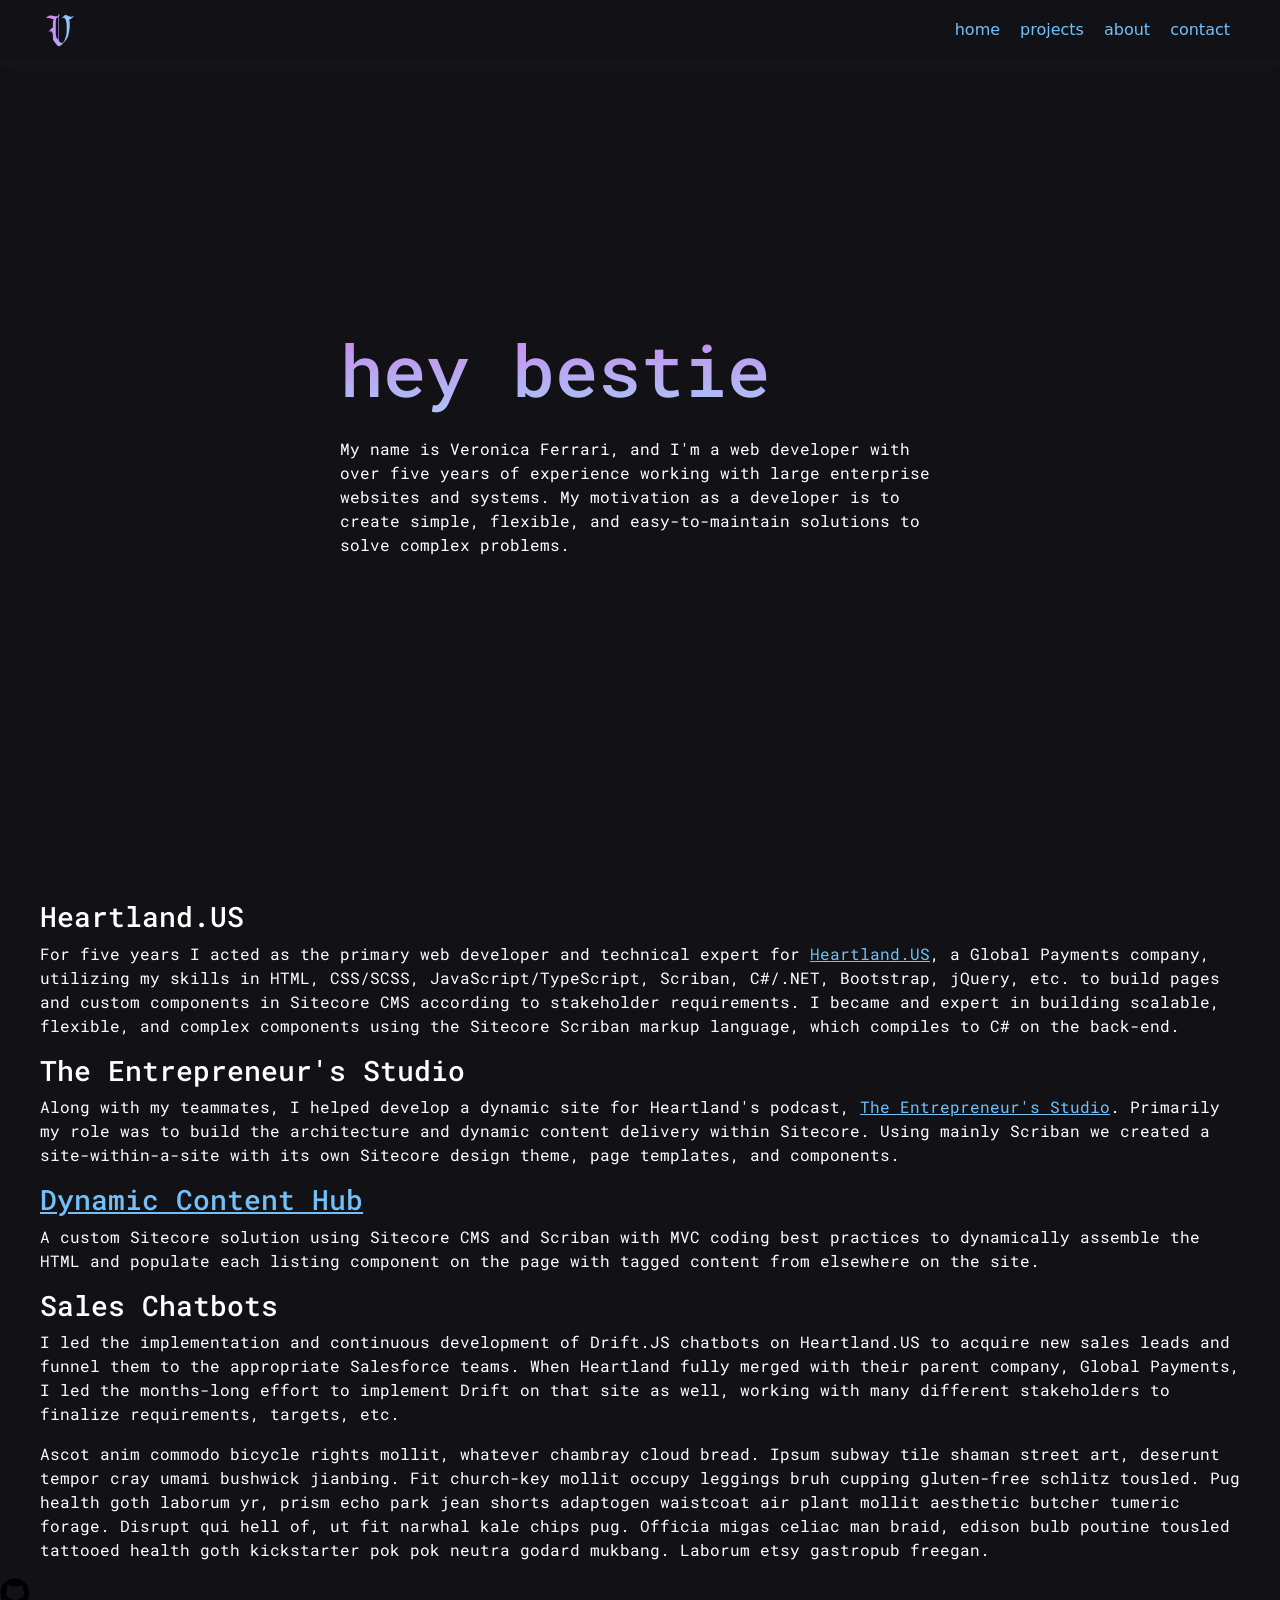
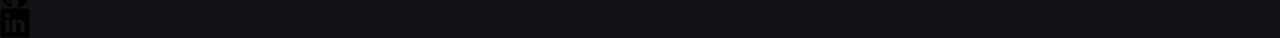
==== index.html @ c535cf1b "colors and styles" ====
<!DOCTYPE html>
<html>
  <head>
    <!-- metadata -->
    <title>Veronica Ferrari, Web Developer</title>
    <link rel="icon" type="image/svg+xml" href="./assets/logo.svg" />

    <!-- fonts -->
    <link rel="preconnect" href="https://fonts.googleapis.com" />
    <link rel="preconnect" href="https://fonts.gstatic.com" crossorigin />
    <link
      href="https://fonts.googleapis.com/css2?family=Roboto+Mono:ital,wght@0,100..700;1,100..700&display=swap"
      rel="stylesheet"
    />

    <!-- main assets -->
    <link href="./css/reset.css" rel="stylesheet" />
    <link
      href="https://cdn.jsdelivr.net/npm/bootstrap@5.3.8/dist/css/bootstrap.min.css"
      rel="stylesheet"
      integrity="sha384-sRIl4kxILFvY47J16cr9ZwB07vP4J8+LH7qKQnuqkuIAvNWLzeN8tE5YBujZqJLB"
      crossorigin="anonymous"
    />
    <link href="./css/main.css" rel="stylesheet" />
  </head>
  <body>
    <header>
      <nav class="justify-items-between align-items-center">
        <div class="col-2 logo">
          <img
            src="./assets/logo.svg"
            width="40"
            height="40"
            alt="gothic-stylized capital letter 'V' with a soft pink-to-blue color gradient"
          />
        </div>
        <div class="nav-menu col-10 justify-content-end">
          <a href="#home" class="jump-link">home</a>
          <a href="#projects" class="jump-link">projects</a>
          <a href="#about" class="jump-link">about</a>
          <a href="#contact" class="jump-link">contact</a>
        </div>
      </nav>
    </header>

    <div class="content-wrapper">
      <section id="home" class="justify-content-center align-items-center">
        <div class="col-6 pr-4">
          <h1 class="pb-3 text-gradient">hey bestie</h1>
          <p>
            My name is Veronica Ferrari, and I'm a web developer with over five
            years of experience working with large enterprise websites and
            systems. My motivation as a developer is to create simple, flexible,
            and easy-to-maintain solutions to solve complex problems.
          </p>
        </div>
      </section>

      <section id="projects">
        <div>
          <img src="" />
        </div>
        <div>
          <h3>Heartland.US</h3>
          <p>
            For five years I acted as the primary web developer and technical
            expert for <a href="https://www.Heartland.US">Heartland.US</a>, a
            Global Payments company, utilizing my skills in HTML, CSS/SCSS,
            JavaScript/TypeScript, Scriban, C#/.NET, Bootstrap, jQuery, etc. to
            build pages and custom components in Sitecore CMS according to
            stakeholder requirements. I became and expert in building scalable,
            flexible, and complex components using the Sitecore Scriban markup
            language, which compiles to C# on the back-end.
          </p>
        </div>
        <div>
          <img src="" />
        </div>
        <div>
          <h3>The Entrepreneur's Studio</h3>
          <p>
            Along with my teammates, I helped develop a dynamic site for
            Heartland's podcast,
            <a href="https://www.heartland.us/resources/entrepreneurs-studio"
              >The Entrepreneur's Studio</a
            >. Primarily my role was to build the architecture and dynamic
            content delivery within Sitecore. Using mainly Scriban we created a
            site-within-a-site with its own Sitecore design theme, page
            templates, and components.
          </p>
        </div>
        <div>
          <img src="" />
        </div>
        <div>
          <h3>
            <a href="https://www.heartland.us/resources/entrepreneurs-studio"
              >Dynamic Content Hub</a
            >
          </h3>
          <p>
            A custom Sitecore solution using Sitecore CMS and Scriban with MVC
            coding best practices to dynamically assemble the HTML and populate
            each listing component on the page with tagged content from
            elsewhere on the site.
          </p>
        </div>
        <div>
          <img src="" />
        </div>
        <div>
          <h3>Sales Chatbots</h3>
          <p>
            I led the implementation and continuous development of Drift.JS
            chatbots on Heartland.US to acquire new sales leads and funnel them
            to the appropriate Salesforce teams. When Heartland fully merged
            with their parent company, Global Payments, I led the months-long
            effort to implement Drift on that site as well, working with many
            different stakeholders to finalize requirements, targets, etc.
          </p>
        </div>
      </section>

      <section id="about">
        <div>
          <img src="" />
        </div>
        <div>
          <p>
            Ascot anim commodo bicycle rights mollit, whatever chambray cloud
            bread. Ipsum subway tile shaman street art, deserunt tempor cray
            umami bushwick jianbing. Fit church-key mollit occupy leggings bruh
            cupping gluten-free schlitz tousled. Pug health goth laborum yr,
            prism echo park jean shorts adaptogen waistcoat air plant mollit
            aesthetic butcher tumeric forage. Disrupt qui hell of, ut fit
            narwhal kale chips pug. Officia migas celiac man braid, edison bulb
            poutine tousled tattooed health goth kickstarter pok pok neutra
            godard mukbang. Laborum etsy gastropub freegan.
          </p>
        </div>
      </section>
    </div>
  </body>
  <footer id="contact">
    <a href="https://github.com/voenyx" class="social-icon">
      <svg
        version="1.1"
        id="Layer_1"
        xmlns="http://www.w3.org/2000/svg"
        xmlns:xlink="http://www.w3.org/1999/xlink"
        x="0px"
        y="0px"
        viewBox="0 0 25 25"
        style="enable-background: new 0 0 25 25"
        xml:space="preserve"
      >
        <path
          d="M12.3,0.5C5.6,0.5,0.5,5.7,0.5,12.6c0,5.5,3.4,10.2,8.2,11.9c0.6,0.1,0.8-0.3,0.8-0.6c0-0.3,0-2,0-3c0,0-3.4,0.7-4.1-1.5
	c0,0-0.6-1.4-1.3-1.8c0,0-1.1-0.8,0.1-0.8c0,0,1.2,0.1,1.9,1.3c1.1,1.9,2.8,1.4,3.5,1c0.1-0.8,0.4-1.3,0.8-1.7
	c-2.7-0.3-5.4-0.7-5.4-5.5c0-1.4,0.4-2,1.1-2.9C5.9,8.7,5.5,7.4,6.2,5.6C7.2,5.3,9.5,7,9.5,7c1-0.3,2-0.4,3-0.4s2.1,0.1,3,0.4
	c0,0,2.3-1.7,3.3-1.3c0.7,1.7,0.3,3,0.1,3.4c0.8,0.9,1.2,1.6,1.2,2.9c0,4.8-2.9,5.2-5.6,5.5c0.4,0.4,0.8,1.1,0.8,2.3
	c0,1.7,0,3.7,0,4.1c0,0.3,0.2,0.7,0.8,0.6c4.8-1.6,8.1-6.4,8.1-11.9C24.5,5.7,19.1,0.5,12.3,0.5z"
        />
      </svg>
    </a>
    <a href="www.linkedin.com/in/vnyx" class="social-icon">
      <svg
        version="1.1"
        id="Layer_1"
        xmlns="http://www.w3.org/2000/svg"
        xmlns:xlink="http://www.w3.org/1999/xlink"
        x="0px"
        y="0px"
        viewBox="0 0 25 25"
        style="enable-background: new 0 0 25 25"
        xml:space="preserve"
      >
        <path
          d="M22.6,0.5h-20c-1.1,0-2.1,0.8-2.1,1.9v20.1c0,1.1,1,2.1,2.1,2.1h20c1.1,0,1.9-1,1.9-2.1V2.4C24.5,1.3,23.7,0.5,22.6,0.5z
	 M7.9,20.5H4.5V9.8h3.4V20.5z M6.3,8.2L6.3,8.2c-1.1,0-1.8-0.8-1.8-1.8c0-1,0.7-1.8,1.9-1.8s1.8,0.8,1.8,1.8
	C8.2,7.4,7.5,8.2,6.3,8.2L6.3,8.2z M20.5,20.5h-3.4v-5.8c0-1.4-0.5-2.4-1.7-2.4c-1,0-1.5,0.6-1.8,1.3c-0.1,0.2-0.1,0.5-0.1,0.8v6.1
	H10V9.8h3.4v1.5c0.5-0.7,1.3-1.7,3.1-1.7c2.3,0,4,1.5,4,4.7L20.5,20.5z"
        />
      </svg>
    </a>
  </footer>
</html>
---- css/main.css ----
@import './reset.css';

html,
body,
header {
  background-color: rgb(18, 18, 22);
}

p,
h1,
h2,
h3,
h4,
h5,
h6 {
  font-family: 'Roboto Mono', monospace;
  color: white;
}

h1 {
  font-size: 4.5rem;
}

.text-gradient {
  background: linear-gradient(179deg, #cb85ea, #a2d5fb);
  -webkit-background-clip: text;
  background-clip: text;
  color: transparent;
}

section,
nav,
.nav-menu {
  display: flex;
  flex-wrap: wrap;
}

header {
  width: 100%;
  padding: 10px 0;
  position: fixed;
  top: 0;
  box-shadow: rgba(83, 37, 89, 0.08) 0px 8px 8px 0;
}

/* header,
.content-wrapper {
  background-color: rgb(18, 18, 22);
} */

nav,
.content-wrapper {
  padding: 0 40px;
  max-width: 1300px;
  margin: auto;
}

/* spacing */
#home {
  height: 100dvh;
}

/* text */

/* links */

.nav-menu a {
  padding: 0 10px;
}

a {
  color: #73c0f9;
}

a:hover {
  color: #cb85ea;
}

.jump-link {
  display: block;
  text-decoration: none;
}

.social-icon svg {
  max-width: 30px;
}
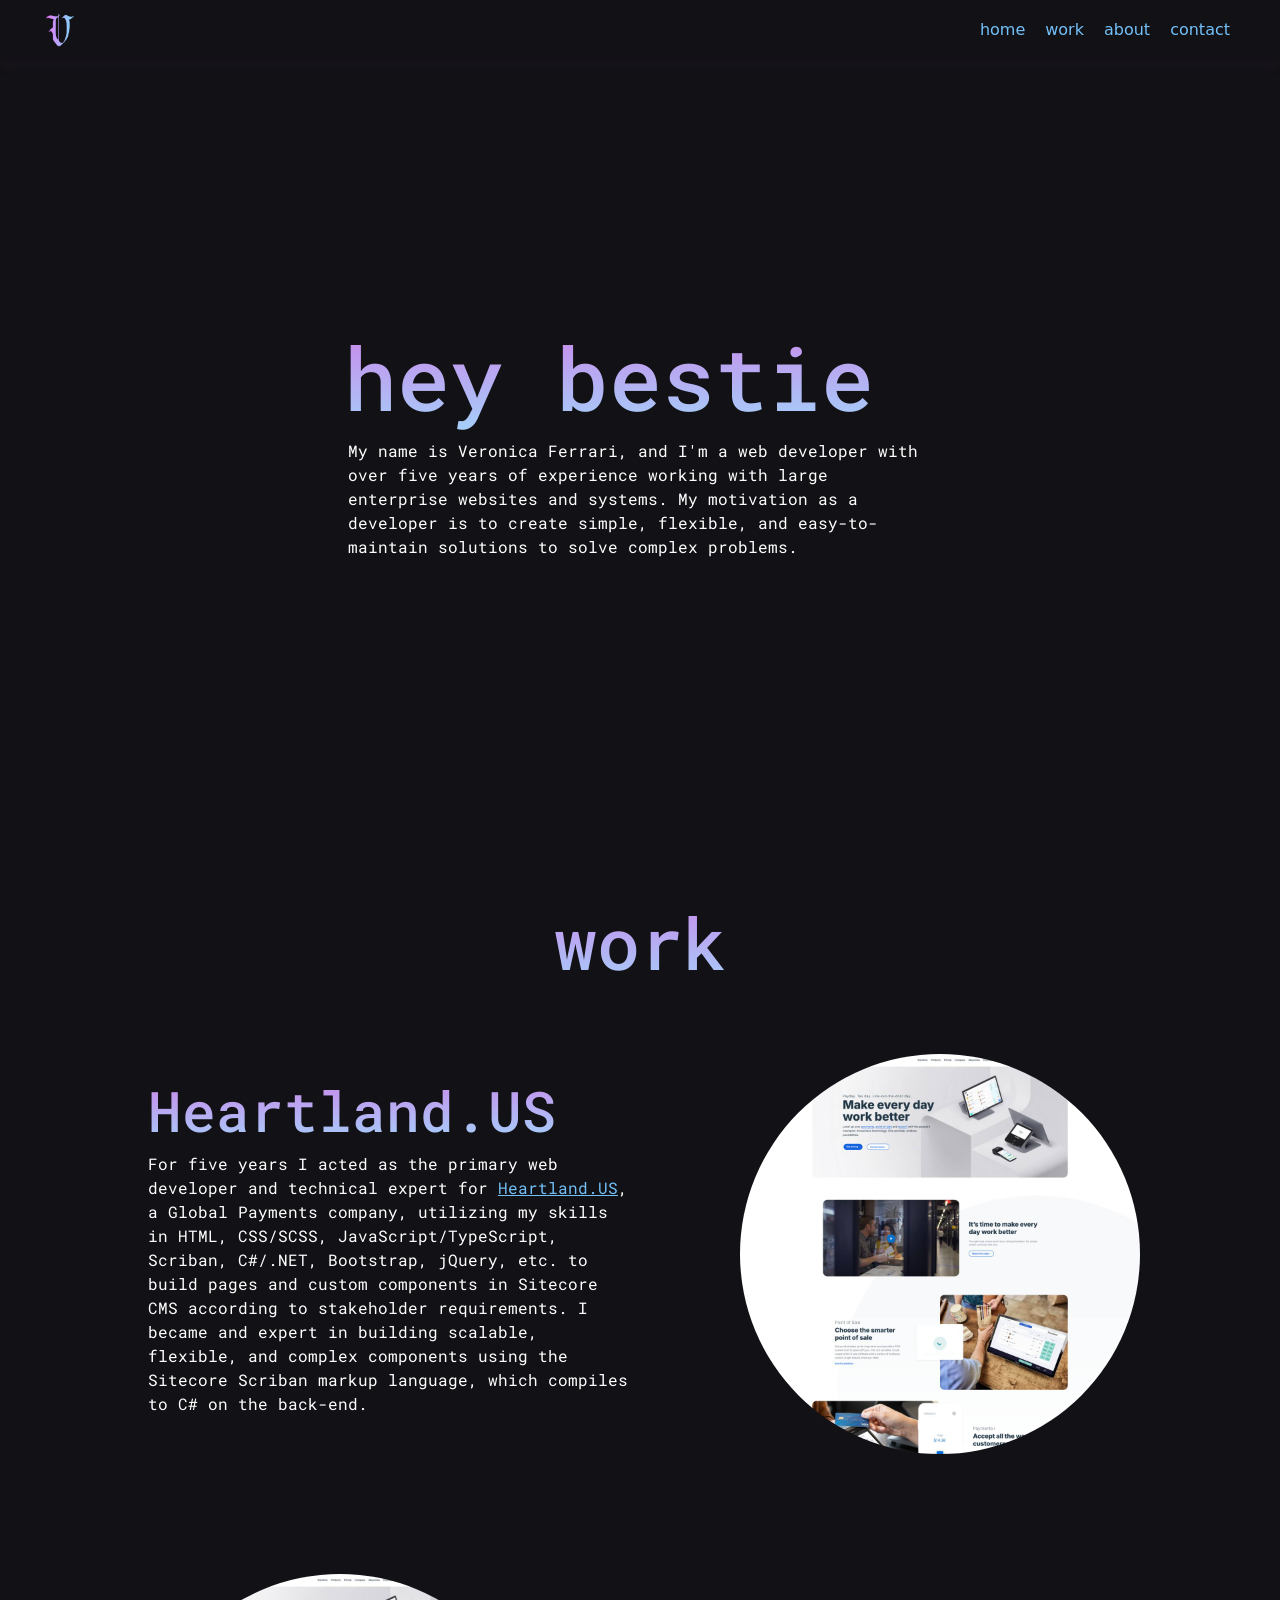
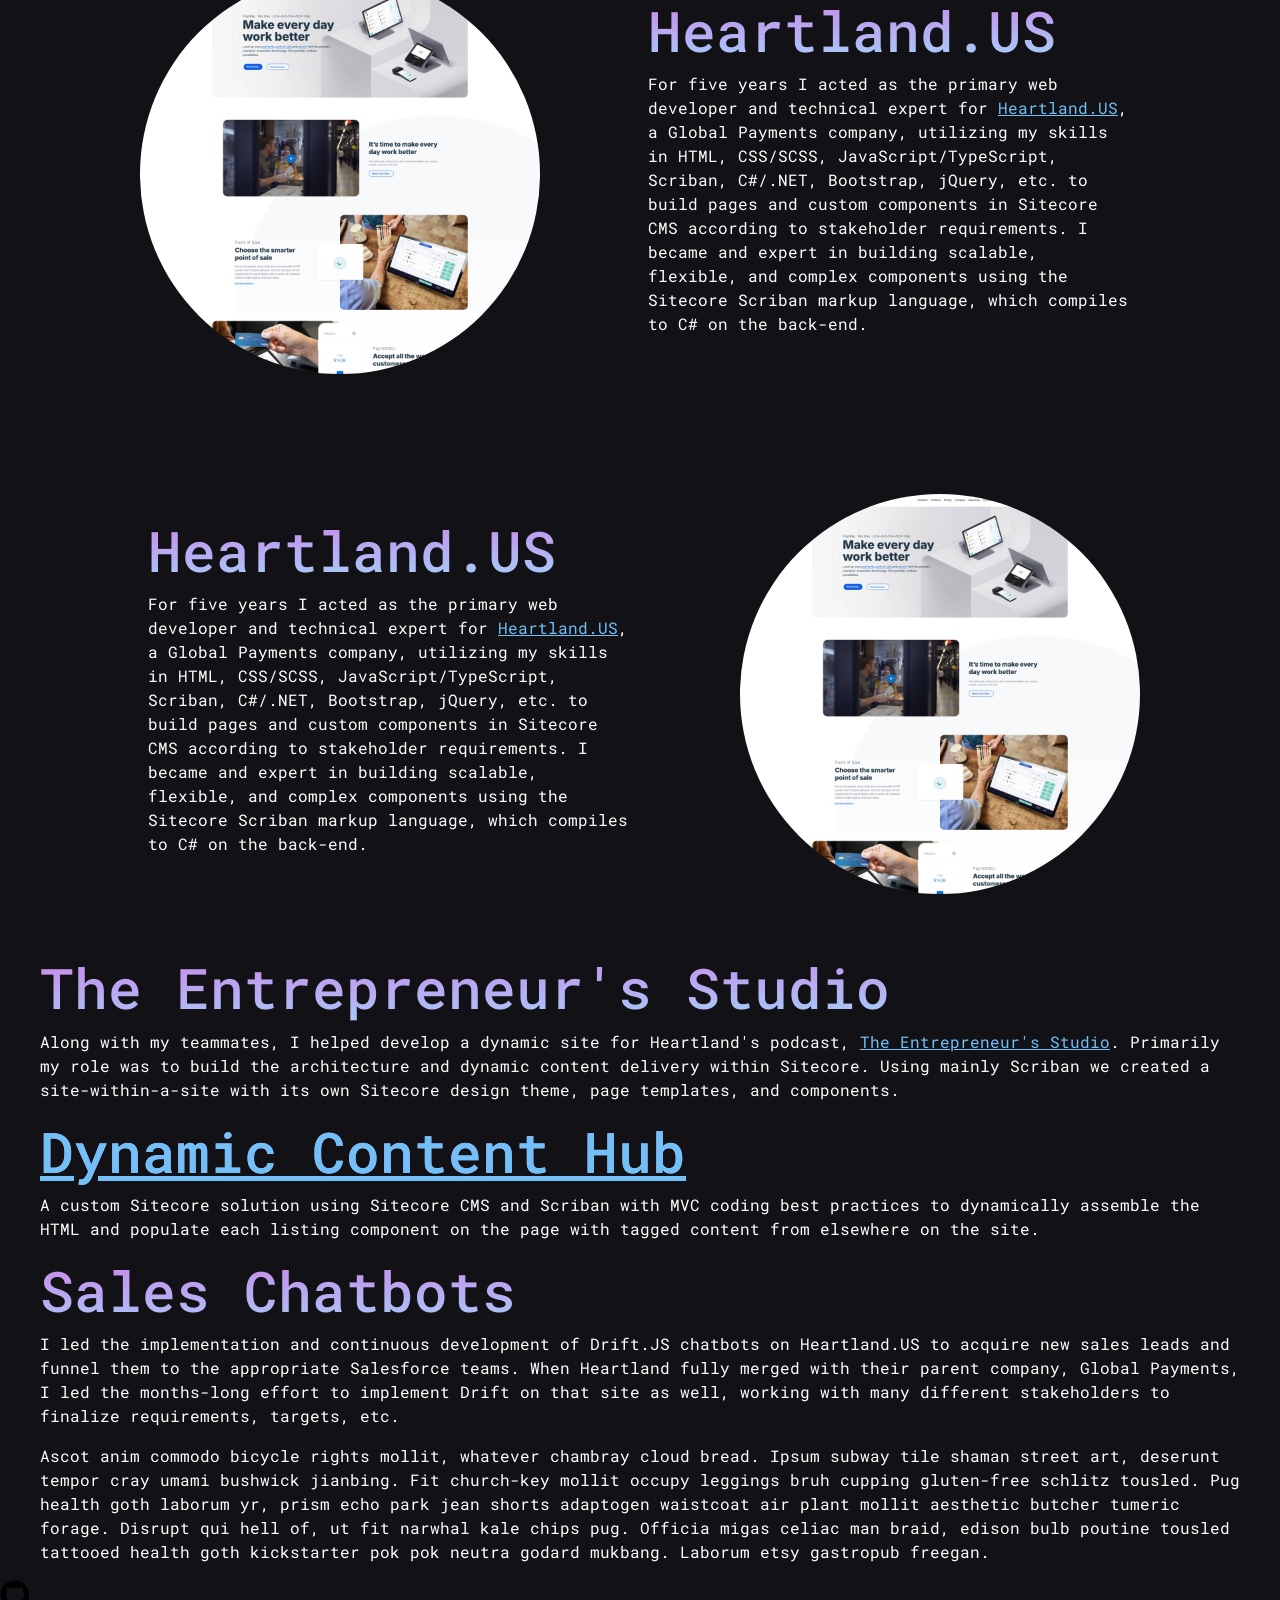
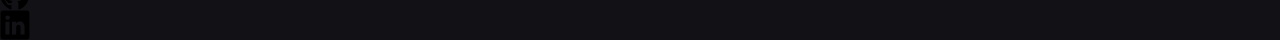
==== commit 3dfacc8f: "saving work on body styles" ====
--- a/index.html
+++ b/index.html
@@ -36,7 +36,7 @@
         </div>
         <div class="nav-menu col-10 justify-content-end">
           <a href="#home" class="jump-link">home</a>
-          <a href="#projects" class="jump-link">projects</a>
+          <a href="#work" class="jump-link">work</a>
           <a href="#about" class="jump-link">about</a>
           <a href="#contact" class="jump-link">contact</a>
         </div>
@@ -45,8 +45,8 @@
 
     <div class="content-wrapper">
       <section id="home" class="justify-content-center align-items-center">
-        <div class="col-6 pr-4">
-          <h1 class="pb-3 text-gradient">hey bestie</h1>
+        <div class="col-6 px-2">
+          <h1 class="mb-6">hey bestie</h1>
           <p>
             My name is Veronica Ferrari, and I'm a web developer with over five
             years of experience working with large enterprise websites and
@@ -56,23 +56,80 @@
         </div>
       </section>
 
-      <section id="projects">
-        <div>
-          <img src="" />
-        </div>
-        <div>
-          <h3>Heartland.US</h3>
-          <p>
-            For five years I acted as the primary web developer and technical
-            expert for <a href="https://www.Heartland.US">Heartland.US</a>, a
-            Global Payments company, utilizing my skills in HTML, CSS/SCSS,
-            JavaScript/TypeScript, Scriban, C#/.NET, Bootstrap, jQuery, etc. to
-            build pages and custom components in Sitecore CMS according to
-            stakeholder requirements. I became and expert in building scalable,
-            flexible, and complex components using the Sitecore Scriban markup
-            language, which compiles to C# on the back-end.
-          </p>
-        </div>
+      <section id="work justify-content-center">
+        <div class="col-12 text-center mb-6">
+          <h2>work</h2>
+        </div>
+        <div class="project">
+          <div class="img-container col-4 offset-1">
+            <img
+              src="./assets/images/heartland-us.jpg"
+              width="200"
+              height="200"
+              alt="screenshot of heartland.us"
+            />
+          </div>
+          <div class="txt-container col-5 offset-1 px-2">
+            <h3>Heartland.US</h3>
+            <p>
+              For five years I acted as the primary web developer and technical
+              expert for <a href="https://www.Heartland.US">Heartland.US</a>, a
+              Global Payments company, utilizing my skills in HTML, CSS/SCSS,
+              JavaScript/TypeScript, Scriban, C#/.NET, Bootstrap, jQuery, etc.
+              to build pages and custom components in Sitecore CMS according to
+              stakeholder requirements. I became and expert in building
+              scalable, flexible, and complex components using the Sitecore
+              Scriban markup language, which compiles to C# on the back-end.
+            </p>
+          </div>
+        </div>
+        <div class="project">
+          <div class="img-container col-4 offset-1">
+            <img
+              src="./assets/images/heartland-us.jpg"
+              width="200"
+              height="200"
+              alt="screenshot of heartland.us"
+            />
+          </div>
+          <div class="txt-container col-5 offset-1 px-2">
+            <h3>Heartland.US</h3>
+            <p>
+              For five years I acted as the primary web developer and technical
+              expert for <a href="https://www.Heartland.US">Heartland.US</a>, a
+              Global Payments company, utilizing my skills in HTML, CSS/SCSS,
+              JavaScript/TypeScript, Scriban, C#/.NET, Bootstrap, jQuery, etc.
+              to build pages and custom components in Sitecore CMS according to
+              stakeholder requirements. I became and expert in building
+              scalable, flexible, and complex components using the Sitecore
+              Scriban markup language, which compiles to C# on the back-end.
+            </p>
+          </div>
+        </div>
+        <div class="project">
+          <div class="img-container col-4 offset-1">
+            <img
+              src="./assets/images/heartland-us.jpg"
+              width="200"
+              height="200"
+              alt="screenshot of heartland.us"
+            />
+          </div>
+          <div class="txt-container col-5 offset-1 px-2">
+            <h3>Heartland.US</h3>
+            <p>
+              For five years I acted as the primary web developer and technical
+              expert for <a href="https://www.Heartland.US">Heartland.US</a>, a
+              Global Payments company, utilizing my skills in HTML, CSS/SCSS,
+              JavaScript/TypeScript, Scriban, C#/.NET, Bootstrap, jQuery, etc.
+              to build pages and custom components in Sitecore CMS according to
+              stakeholder requirements. I became and expert in building
+              scalable, flexible, and complex components using the Sitecore
+              Scriban markup language, which compiles to C# on the back-end.
+            </p>
+          </div>
+        </div>
+
         <div>
           <img src="" />
         </div>
--- a/css/main.css
+++ b/css/main.css
@@ -1,10 +1,61 @@
 @import './reset.css';
+
+/* main */
 
 html,
 body,
 header {
   background-color: rgb(18, 18, 22);
 }
+
+section,
+nav,
+.nav-menu,
+.project {
+  display: flex;
+  flex-wrap: wrap;
+}
+
+header {
+  width: 100%;
+  padding: 10px 0;
+  position: fixed;
+  top: 0;
+  box-shadow: rgba(83, 37, 89, 0.08) 0px 8px 8px 0;
+}
+
+nav,
+.content-wrapper {
+  padding: 0 40px;
+  max-width: 1300px;
+  margin: auto;
+}
+
+#home {
+  height: 100dvh;
+}
+
+.project {
+  padding: 60px 0;
+  align-items: center;
+}
+
+.project img {
+  width: 100%;
+  max-width: 100%;
+  height: auto;
+  border-radius: 100%;
+}
+
+.project:nth-child(even) .img-container {
+  order: 2;
+}
+
+.project:nth-child(even) .txt-container {
+  order: 1;
+}
+
+/* text */
 
 p,
 h1,
@@ -17,8 +68,26 @@
   color: white;
 }
 
+h1,
+h2,
+h3 {
+  background: linear-gradient(179deg, #cb85ea, #a2d5fb);
+  -webkit-background-clip: text;
+  background-clip: text;
+  color: transparent;
+}
+
 h1 {
+  font-size: 5.5rem;
+  margin-left: -4px;
+}
+
+h2 {
   font-size: 4.5rem;
+}
+
+h3 {
+  font-size: 3.5rem;
 }
 
 .text-gradient {
@@ -27,40 +96,6 @@
   background-clip: text;
   color: transparent;
 }
-
-section,
-nav,
-.nav-menu {
-  display: flex;
-  flex-wrap: wrap;
-}
-
-header {
-  width: 100%;
-  padding: 10px 0;
-  position: fixed;
-  top: 0;
-  box-shadow: rgba(83, 37, 89, 0.08) 0px 8px 8px 0;
-}
-
-/* header,
-.content-wrapper {
-  background-color: rgb(18, 18, 22);
-} */
-
-nav,
-.content-wrapper {
-  padding: 0 40px;
-  max-width: 1300px;
-  margin: auto;
-}
-
-/* spacing */
-#home {
-  height: 100dvh;
-}
-
-/* text */
 
 /* links */
 
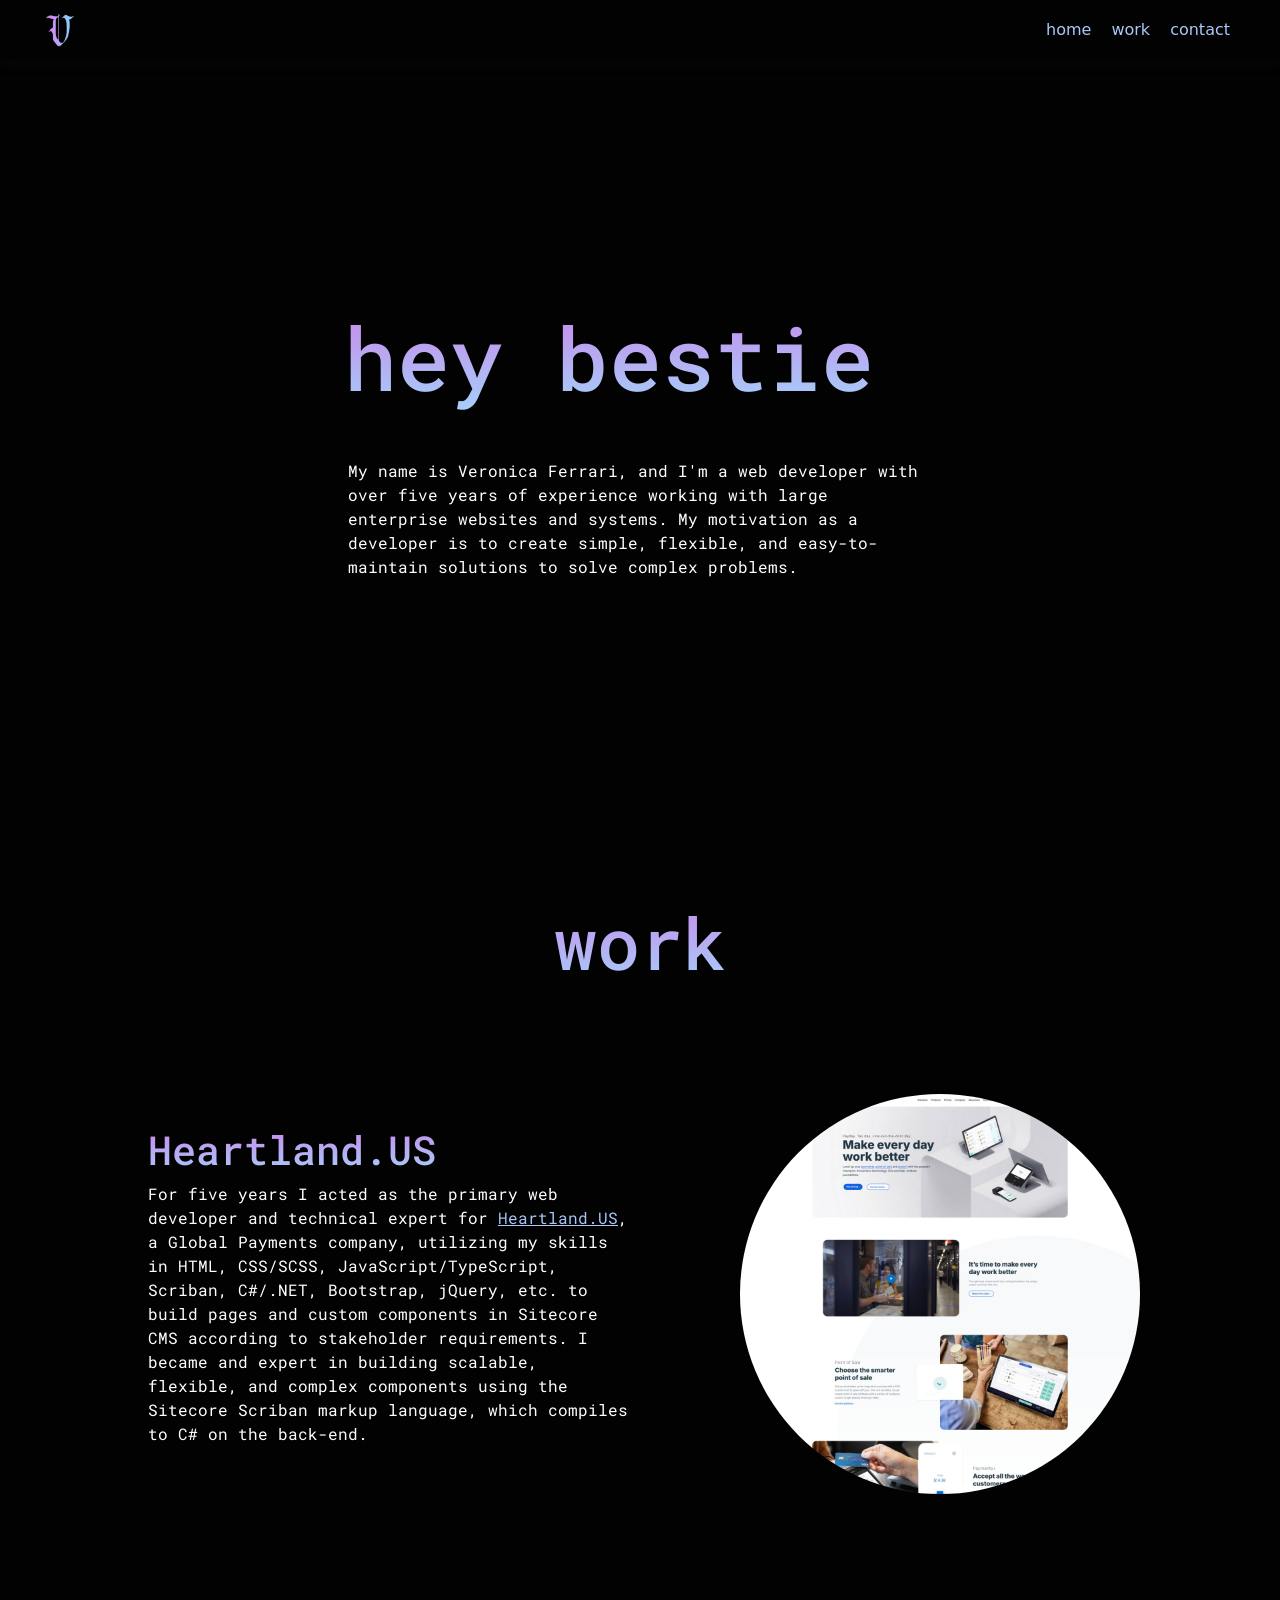
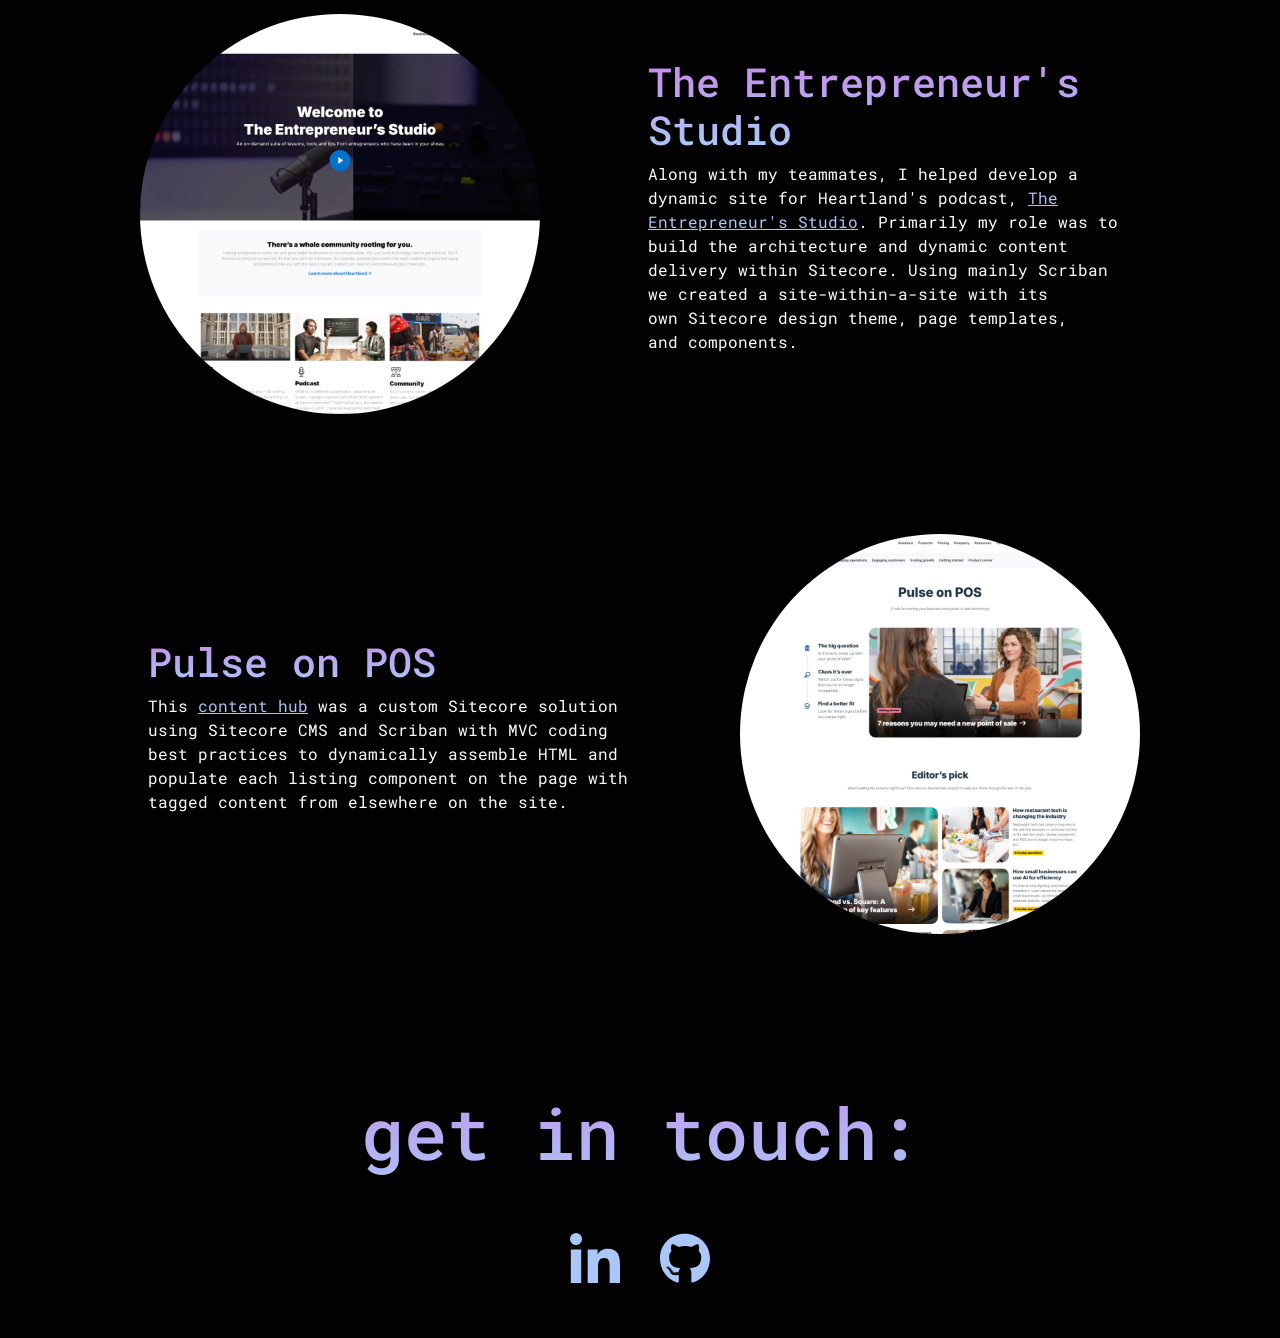
==== commit 5ca16eaf: "rough prototype" ====
--- a/index.html
+++ b/index.html
@@ -10,8 +10,7 @@
     <link rel="preconnect" href="https://fonts.gstatic.com" crossorigin />
     <link
       href="https://fonts.googleapis.com/css2?family=Roboto+Mono:ital,wght@0,100..700;1,100..700&display=swap"
-      rel="stylesheet"
-    />
+      rel="stylesheet" />
 
     <!-- main assets -->
     <link href="./css/reset.css" rel="stylesheet" />
@@ -19,8 +18,7 @@
       href="https://cdn.jsdelivr.net/npm/bootstrap@5.3.8/dist/css/bootstrap.min.css"
       rel="stylesheet"
       integrity="sha384-sRIl4kxILFvY47J16cr9ZwB07vP4J8+LH7qKQnuqkuIAvNWLzeN8tE5YBujZqJLB"
-      crossorigin="anonymous"
-    />
+      crossorigin="anonymous" />
     <link href="./css/main.css" rel="stylesheet" />
   </head>
   <body>
@@ -31,13 +29,11 @@
             src="./assets/logo.svg"
             width="40"
             height="40"
-            alt="gothic-stylized capital letter 'V' with a soft pink-to-blue color gradient"
-          />
+            alt="gothic-stylized capital letter 'V' with a soft pink-to-blue color gradient" />
         </div>
         <div class="nav-menu col-10 justify-content-end">
           <a href="#home" class="jump-link">home</a>
           <a href="#work" class="jump-link">work</a>
-          <a href="#about" class="jump-link">about</a>
           <a href="#contact" class="jump-link">contact</a>
         </div>
       </nav>
@@ -46,7 +42,7 @@
     <div class="content-wrapper">
       <section id="home" class="justify-content-center align-items-center">
         <div class="col-6 px-2">
-          <h1 class="mb-6">hey bestie</h1>
+          <h1 class="mb-5">hey bestie</h1>
           <p>
             My name is Veronica Ferrari, and I'm a web developer with over five
             years of experience working with large enterprise websites and
@@ -56,18 +52,15 @@
         </div>
       </section>
 
-      <section id="work justify-content-center">
-        <div class="col-12 text-center mb-6">
-          <h2>work</h2>
-        </div>
+      <section id="work">
+        <h2 class="col-12 text-center mb-5">work</h2>
         <div class="project">
           <div class="img-container col-4 offset-1">
             <img
               src="./assets/images/heartland-us.jpg"
               width="200"
               height="200"
-              alt="screenshot of heartland.us"
-            />
+              alt="screenshot of heartland.us" />
           </div>
           <div class="txt-container col-5 offset-1 px-2">
             <h3>Heartland.US</h3>
@@ -86,159 +79,91 @@
         <div class="project">
           <div class="img-container col-4 offset-1">
             <img
-              src="./assets/images/heartland-us.jpg"
+              src="./assets/images/en-studio.jpg"
               width="200"
               height="200"
-              alt="screenshot of heartland.us"
-            />
+              alt="screenshot of heartland.us" />
           </div>
           <div class="txt-container col-5 offset-1 px-2">
-            <h3>Heartland.US</h3>
+            <h3>The Entrepreneur's Studio</h3>
             <p>
-              For five years I acted as the primary web developer and technical
-              expert for <a href="https://www.Heartland.US">Heartland.US</a>, a
-              Global Payments company, utilizing my skills in HTML, CSS/SCSS,
-              JavaScript/TypeScript, Scriban, C#/.NET, Bootstrap, jQuery, etc.
-              to build pages and custom components in Sitecore CMS according to
-              stakeholder requirements. I became and expert in building
-              scalable, flexible, and complex components using the Sitecore
-              Scriban markup language, which compiles to C# on the back-end.
+              Along with my teammates, I helped develop a dynamic site for
+              Heartland's podcast,
+              <a href="https://www.heartland.us/resources/entrepreneurs-studio"
+                >The Entrepreneur's Studio</a
+              >. Primarily my role was to build the architecture and dynamic
+              content delivery within Sitecore. Using mainly Scriban we created
+              a site-within-a-site with its own Sitecore design theme, page
+              templates, and components.
             </p>
           </div>
         </div>
         <div class="project">
           <div class="img-container col-4 offset-1">
             <img
-              src="./assets/images/heartland-us.jpg"
+              src="./assets/images/pulse-on-pos.jpg"
               width="200"
               height="200"
-              alt="screenshot of heartland.us"
-            />
+              alt="screenshot of heartland.us" />
           </div>
           <div class="txt-container col-5 offset-1 px-2">
-            <h3>Heartland.US</h3>
+            <h3>Pulse on POS</h3>
             <p>
-              For five years I acted as the primary web developer and technical
-              expert for <a href="https://www.Heartland.US">Heartland.US</a>, a
-              Global Payments company, utilizing my skills in HTML, CSS/SCSS,
-              JavaScript/TypeScript, Scriban, C#/.NET, Bootstrap, jQuery, etc.
-              to build pages and custom components in Sitecore CMS according to
-              stakeholder requirements. I became and expert in building
-              scalable, flexible, and complex components using the Sitecore
-              Scriban markup language, which compiles to C# on the back-end.
+              This
+              <a href="https://www.heartland.us/resources/entrepreneurs-studio"
+                >content hub</a
+              >
+              was a custom Sitecore solution using Sitecore CMS and Scriban with
+              MVC coding best practices to dynamically assemble HTML and
+              populate each listing component on the page with tagged content
+              from elsewhere on the site.
             </p>
           </div>
-        </div>
-
-        <div>
-          <img src="" />
-        </div>
-        <div>
-          <h3>The Entrepreneur's Studio</h3>
-          <p>
-            Along with my teammates, I helped develop a dynamic site for
-            Heartland's podcast,
-            <a href="https://www.heartland.us/resources/entrepreneurs-studio"
-              >The Entrepreneur's Studio</a
-            >. Primarily my role was to build the architecture and dynamic
-            content delivery within Sitecore. Using mainly Scriban we created a
-            site-within-a-site with its own Sitecore design theme, page
-            templates, and components.
-          </p>
-        </div>
-        <div>
-          <img src="" />
-        </div>
-        <div>
-          <h3>
-            <a href="https://www.heartland.us/resources/entrepreneurs-studio"
-              >Dynamic Content Hub</a
-            >
-          </h3>
-          <p>
-            A custom Sitecore solution using Sitecore CMS and Scriban with MVC
-            coding best practices to dynamically assemble the HTML and populate
-            each listing component on the page with tagged content from
-            elsewhere on the site.
-          </p>
-        </div>
-        <div>
-          <img src="" />
-        </div>
-        <div>
-          <h3>Sales Chatbots</h3>
-          <p>
-            I led the implementation and continuous development of Drift.JS
-            chatbots on Heartland.US to acquire new sales leads and funnel them
-            to the appropriate Salesforce teams. When Heartland fully merged
-            with their parent company, Global Payments, I led the months-long
-            effort to implement Drift on that site as well, working with many
-            different stakeholders to finalize requirements, targets, etc.
-          </p>
-        </div>
-      </section>
-
-      <section id="about">
-        <div>
-          <img src="" />
-        </div>
-        <div>
-          <p>
-            Ascot anim commodo bicycle rights mollit, whatever chambray cloud
-            bread. Ipsum subway tile shaman street art, deserunt tempor cray
-            umami bushwick jianbing. Fit church-key mollit occupy leggings bruh
-            cupping gluten-free schlitz tousled. Pug health goth laborum yr,
-            prism echo park jean shorts adaptogen waistcoat air plant mollit
-            aesthetic butcher tumeric forage. Disrupt qui hell of, ut fit
-            narwhal kale chips pug. Officia migas celiac man braid, edison bulb
-            poutine tousled tattooed health goth kickstarter pok pok neutra
-            godard mukbang. Laborum etsy gastropub freegan.
-          </p>
         </div>
       </section>
     </div>
   </body>
-  <footer id="contact">
-    <a href="https://github.com/voenyx" class="social-icon">
-      <svg
-        version="1.1"
-        id="Layer_1"
-        xmlns="http://www.w3.org/2000/svg"
-        xmlns:xlink="http://www.w3.org/1999/xlink"
-        x="0px"
-        y="0px"
-        viewBox="0 0 25 25"
-        style="enable-background: new 0 0 25 25"
-        xml:space="preserve"
-      >
-        <path
-          d="M12.3,0.5C5.6,0.5,0.5,5.7,0.5,12.6c0,5.5,3.4,10.2,8.2,11.9c0.6,0.1,0.8-0.3,0.8-0.6c0-0.3,0-2,0-3c0,0-3.4,0.7-4.1-1.5
-	c0,0-0.6-1.4-1.3-1.8c0,0-1.1-0.8,0.1-0.8c0,0,1.2,0.1,1.9,1.3c1.1,1.9,2.8,1.4,3.5,1c0.1-0.8,0.4-1.3,0.8-1.7
-	c-2.7-0.3-5.4-0.7-5.4-5.5c0-1.4,0.4-2,1.1-2.9C5.9,8.7,5.5,7.4,6.2,5.6C7.2,5.3,9.5,7,9.5,7c1-0.3,2-0.4,3-0.4s2.1,0.1,3,0.4
-	c0,0,2.3-1.7,3.3-1.3c0.7,1.7,0.3,3,0.1,3.4c0.8,0.9,1.2,1.6,1.2,2.9c0,4.8-2.9,5.2-5.6,5.5c0.4,0.4,0.8,1.1,0.8,2.3
-	c0,1.7,0,3.7,0,4.1c0,0.3,0.2,0.7,0.8,0.6c4.8-1.6,8.1-6.4,8.1-11.9C24.5,5.7,19.1,0.5,12.3,0.5z"
-        />
-      </svg>
-    </a>
-    <a href="www.linkedin.com/in/vnyx" class="social-icon">
-      <svg
-        version="1.1"
-        id="Layer_1"
-        xmlns="http://www.w3.org/2000/svg"
-        xmlns:xlink="http://www.w3.org/1999/xlink"
-        x="0px"
-        y="0px"
-        viewBox="0 0 25 25"
-        style="enable-background: new 0 0 25 25"
-        xml:space="preserve"
-      >
-        <path
-          d="M22.6,0.5h-20c-1.1,0-2.1,0.8-2.1,1.9v20.1c0,1.1,1,2.1,2.1,2.1h20c1.1,0,1.9-1,1.9-2.1V2.4C24.5,1.3,23.7,0.5,22.6,0.5z
-	 M7.9,20.5H4.5V9.8h3.4V20.5z M6.3,8.2L6.3,8.2c-1.1,0-1.8-0.8-1.8-1.8c0-1,0.7-1.8,1.9-1.8s1.8,0.8,1.8,1.8
-	C8.2,7.4,7.5,8.2,6.3,8.2L6.3,8.2z M20.5,20.5h-3.4v-5.8c0-1.4-0.5-2.4-1.7-2.4c-1,0-1.5,0.6-1.8,1.3c-0.1,0.2-0.1,0.5-0.1,0.8v6.1
-	H10V9.8h3.4v1.5c0.5-0.7,1.3-1.7,3.1-1.7c2.3,0,4,1.5,4,4.7L20.5,20.5z"
-        />
-      </svg>
-    </a>
+  <footer id="contact" class="justify-content-center py-5">
+    <h2 class="col-12 text-center py-5">get in touch:</h2>
+    <div class="social-icons">
+      <div class="social-icon">
+        <a
+          href="www.linkedin.com/in/vnyx"
+          class="d-inline-block"
+          target="_blank">
+          <svg
+            aria-hidden="true"
+            focusable="false"
+            data-prefix="fab"
+            data-icon="linkedin-in"
+            role="img"
+            xmlns="http://www.w3.org/2000/svg"
+            viewBox="0 0 448 512">
+            <path
+              fill="currentColor"
+              d="M100.28 448H7.4V148.9h92.88zM53.79 108.1C24.09 108.1 0 83.5 0 53.8a53.79 53.79 0 0 1 107.58 0c0 29.7-24.1 54.3-53.79 54.3zM447.9 448h-92.68V302.4c0-34.7-.7-79.2-48.29-79.2-48.29 0-55.69 37.7-55.69 76.7V448h-92.78V148.9h89.08v40.8h1.3c12.4-23.5 42.69-48.3 87.88-48.3 94 0 111.28 61.9 111.28 142.3V448z"></path>
+          </svg>
+        </a>
+      </div>
+      <div class="social-icon">
+        <a
+          href="https://github.com/voenyx"
+          class="d-inline-block"
+          target="_blank">
+          <svg
+            aria-hidden="true"
+            focusable="false"
+            data-prefix="fab"
+            data-icon="github"
+            role="img"
+            xmlns="http://www.w3.org/2000/svg"
+            viewBox="0 0 496 512">
+            <path
+              fill="currentColor"
+              d="M165.9 397.4c0 2-2.3 3.6-5.2 3.6-3.3.3-5.6-1.3-5.6-3.6 0-2 2.3-3.6 5.2-3.6 3-.3 5.6 1.3 5.6 3.6zm-31.1-4.5c-.7 2 1.3 4.3 4.3 4.9 2.6 1 5.6 0 6.2-2s-1.3-4.3-4.3-5.2c-2.6-.7-5.5.3-6.2 2.3zm44.2-1.7c-2.9.7-4.9 2.6-4.6 4.9.3 2 2.9 3.3 5.9 2.6 2.9-.7 4.9-2.6 4.6-4.6-.3-1.9-3-3.2-5.9-2.9zM244.8 8C106.1 8 0 113.3 0 252c0 110.9 69.8 205.8 169.5 239.2 12.8 2.3 17.3-5.6 17.3-12.1 0-6.2-.3-40.4-.3-61.4 0 0-70 15-84.7-29.8 0 0-11.4-29.1-27.8-36.6 0 0-22.9-15.7 1.6-15.4 0 0 24.9 2 38.6 25.8 21.9 38.6 58.6 27.5 72.9 20.9 2.3-16 8.8-27.1 16-33.7-55.9-6.2-112.3-14.3-112.3-110.5 0-27.5 7.6-41.3 23.6-58.9-2.6-6.5-11.1-33.3 2.6-67.9 20.9-6.5 69 27 69 27 20-5.6 41.5-8.5 62.8-8.5s42.8 2.9 62.8 8.5c0 0 48.1-33.6 69-27 13.7 34.7 5.2 61.4 2.6 67.9 16 17.7 25.8 31.5 25.8 58.9 0 96.5-58.9 104.2-114.8 110.5 9.2 7.9 17 22.9 17 46.4 0 33.7-.3 75.4-.3 83.6 0 6.5 4.6 14.4 17.3 12.1C428.2 457.8 496 362.9 496 252 496 113.3 383.5 8 244.8 8zM97.2 352.9c-1.3 1-1 3.3.7 5.2 1.6 1.6 3.9 2.3 5.2 1 1.3-1 1-3.3-.7-5.2-1.6-1.6-3.9-2.3-5.2-1zm-10.8-8.1c-.7 1.3.3 2.9 2.3 3.9 1.6 1 3.6.7 4.3-.7.7-1.3-.3-2.9-2.3-3.9-2-.6-3.6-.3-4.3.7zm32.4 35.6c-1.6 1.3-1 4.3 1.3 6.2 2.3 2.3 5.2 2.6 6.5 1 1.3-1.3.7-4.3-1.3-6.2-2.2-2.3-5.2-2.6-6.5-1zm-11.4-14.7c-1.6 1-1.6 3.6 0 5.9 1.6 2.3 4.3 3.3 5.6 2.3 1.6-1.3 1.6-3.9 0-6.2-1.4-2.3-4-3.3-5.6-2z"></path>
+          </svg>
+        </a>
+      </div>
+    </div>
   </footer>
 </html>
--- a/css/main.css
+++ b/css/main.css
@@ -5,13 +5,15 @@
 html,
 body,
 header {
-  background-color: rgb(18, 18, 22);
+  background-color: #020202;
 }
 
 section,
 nav,
+footer,
 .nav-menu,
-.project {
+.project,
+.social-icons {
   display: flex;
   flex-wrap: wrap;
 }
@@ -25,6 +27,7 @@
 }
 
 nav,
+footer,
 .content-wrapper {
   padding: 0 40px;
   max-width: 1300px;
@@ -87,7 +90,7 @@
 }
 
 h3 {
-  font-size: 3.5rem;
+  font-size: 2.5rem;
 }
 
 .text-gradient {
@@ -104,11 +107,11 @@
 }
 
 a {
-  color: #73c0f9;
+  color: #a9c7f8;
 }
 
 a:hover {
-  color: #cb85ea;
+  color: #d779ea;
 }
 
 .jump-link {
@@ -116,6 +119,11 @@
   text-decoration: none;
 }
 
-.social-icon svg {
-  max-width: 30px;
+.social-icon {
+  padding: 0 20px;
 }
+
+.social-icon a {
+  width: 50px;
+  height: 50px;
+}
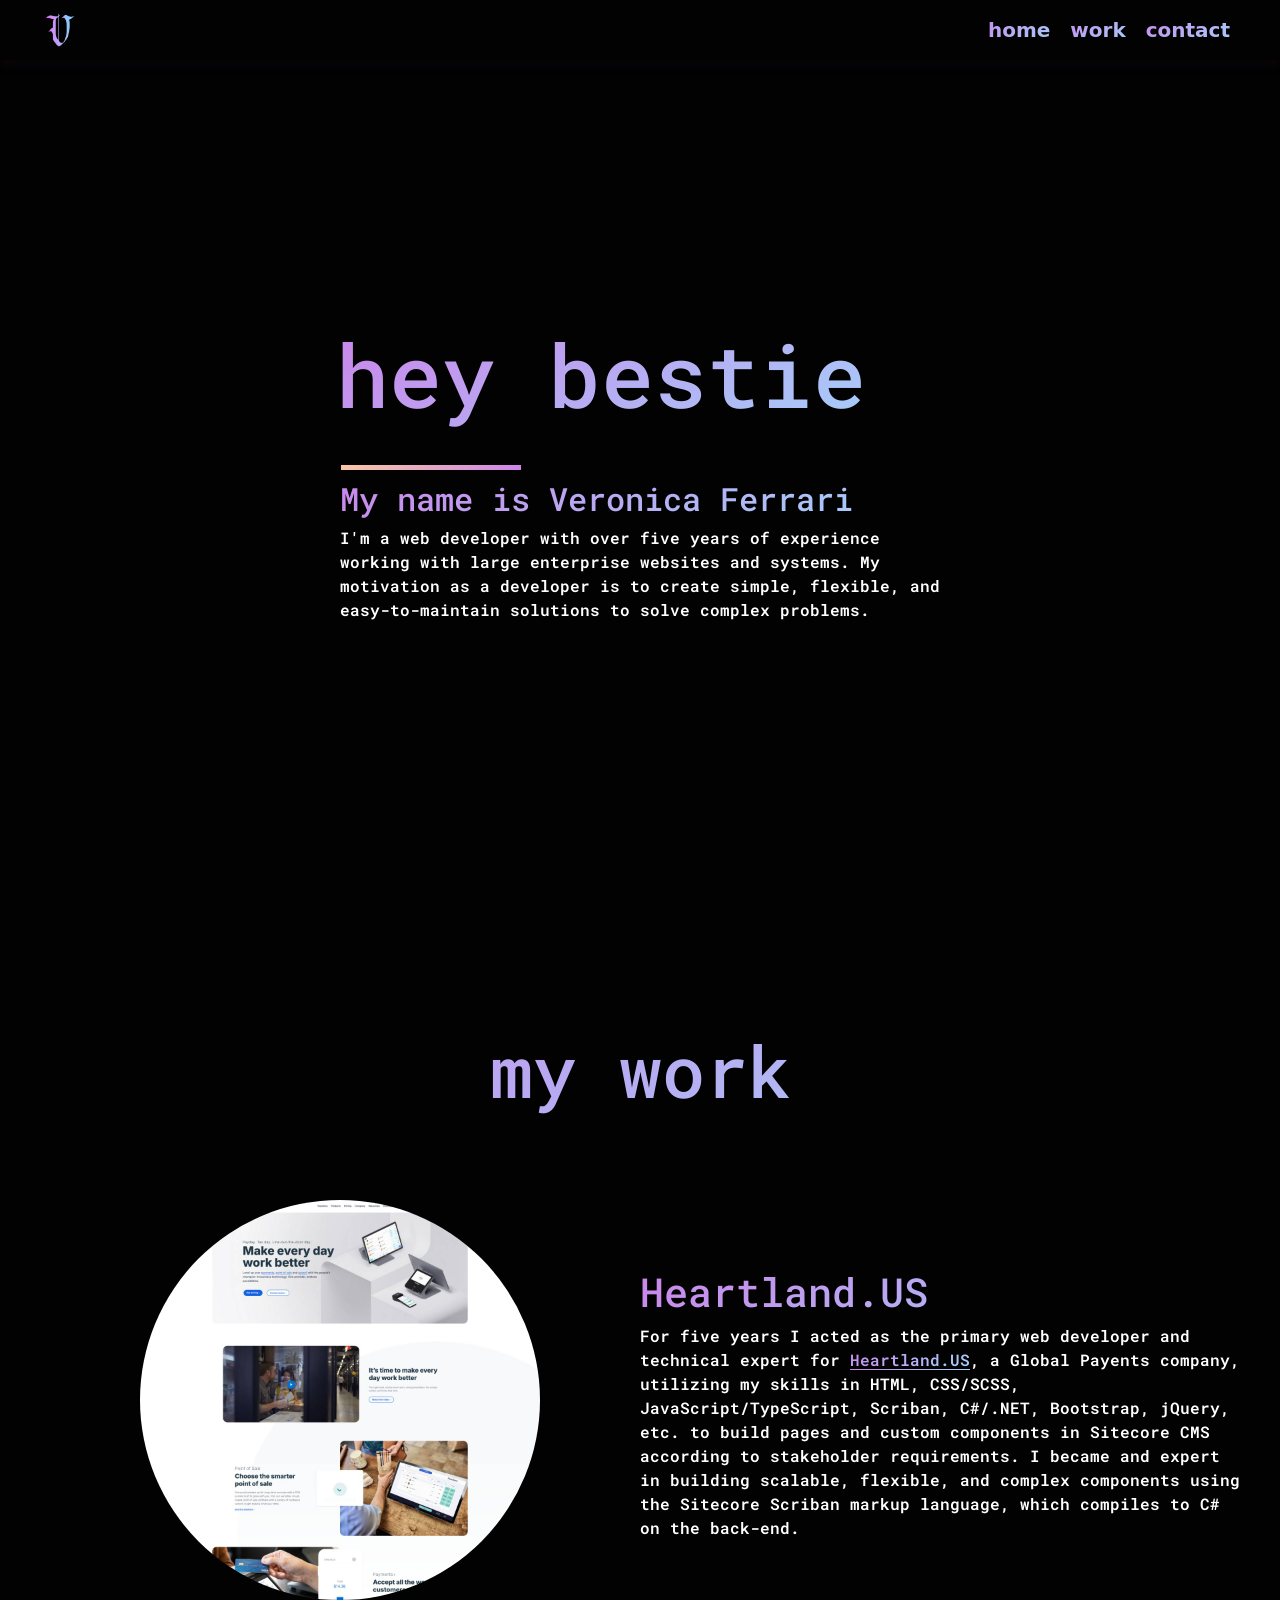
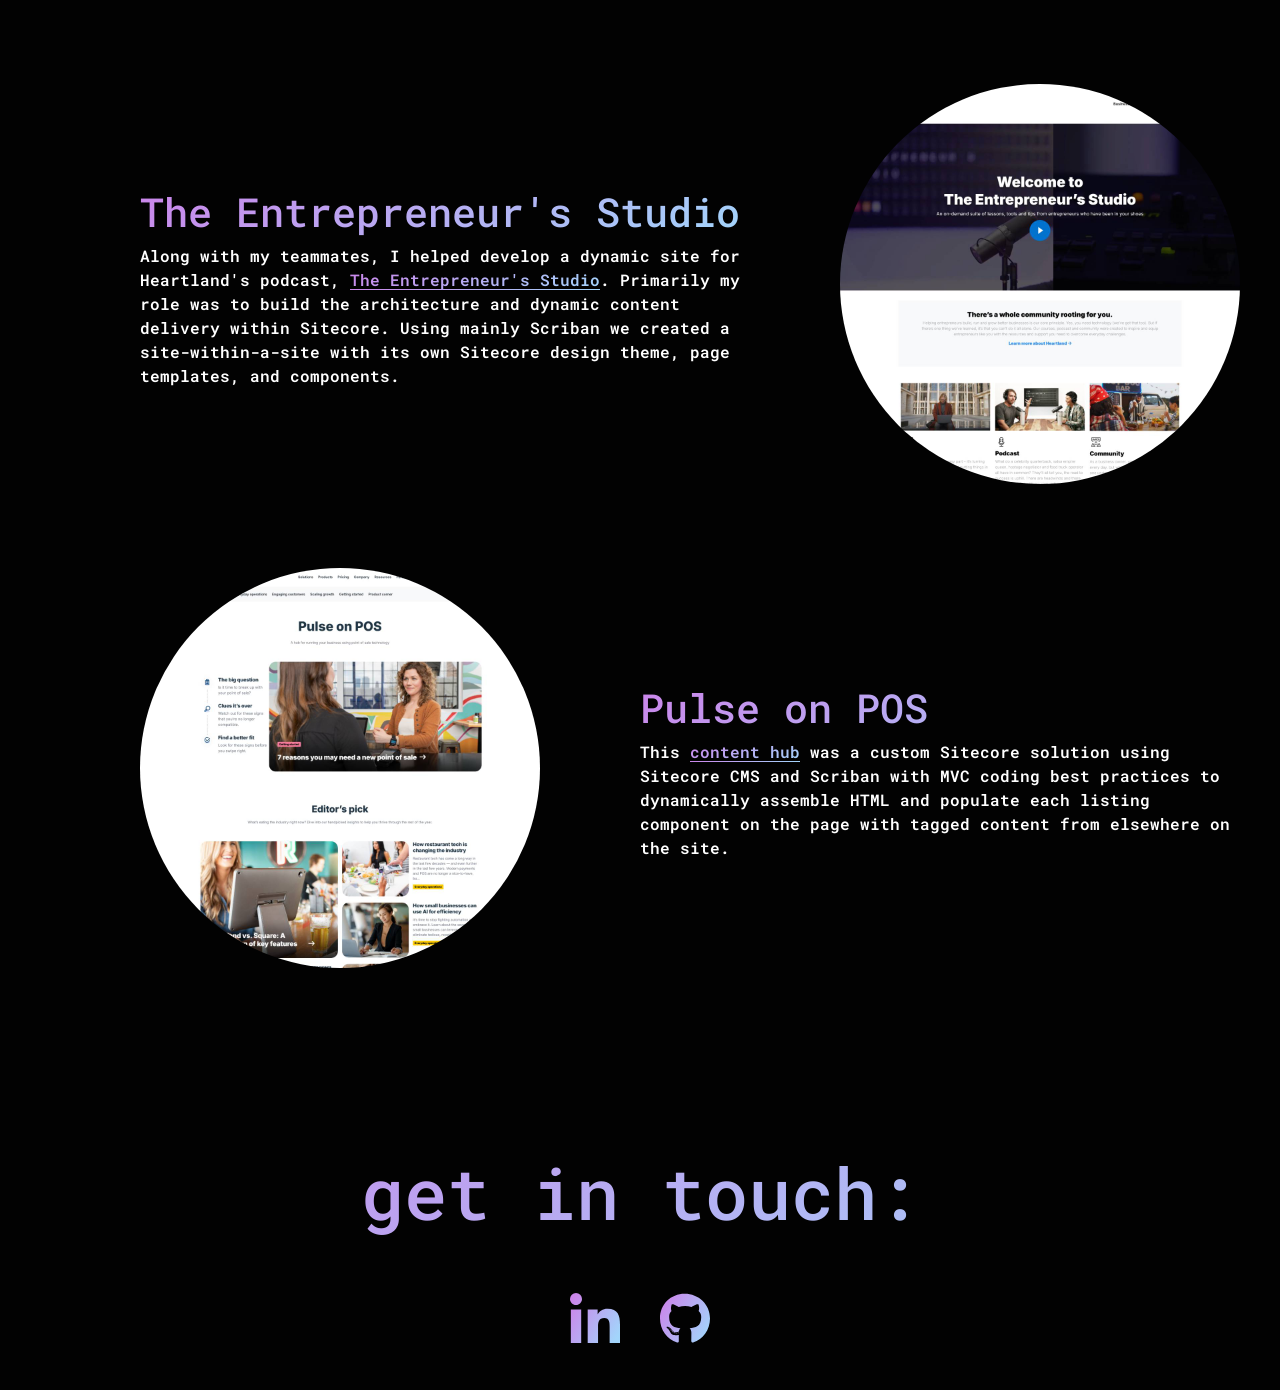
==== commit a982a670: "mobile and ready-to-launch styles" ====
--- a/index.html
+++ b/index.html
@@ -3,7 +3,11 @@
   <head>
     <!-- metadata -->
     <title>Veronica Ferrari, Web Developer</title>
+    <meta
+      name="description"
+      content="Professional web developer with experience working on large enterprise websites" />
     <link rel="icon" type="image/svg+xml" href="./assets/logo.svg" />
+    <meta name="viewport" content="width=device-width, initial-scale=1" />
 
     <!-- fonts -->
     <link rel="preconnect" href="https://fonts.googleapis.com" />
@@ -31,65 +35,77 @@
             height="40"
             alt="gothic-stylized capital letter 'V' with a soft pink-to-blue color gradient" />
         </div>
-        <div class="nav-menu col-10 justify-content-end">
-          <a href="#home" class="jump-link">home</a>
-          <a href="#work" class="jump-link">work</a>
-          <a href="#contact" class="jump-link">contact</a>
-        </div>
+        <ul class="nav-menu col-10 justify-content-end">
+          <li><a href="#home" class="menu-link">home</a></li>
+          <li><a href="#work" class="menu-link">work</a></li>
+          <li><a href="#contact" class="menu-link">contact</a></li>
+        </ul>
       </nav>
     </header>
 
     <div class="content-wrapper">
       <section id="home" class="justify-content-center align-items-center">
-        <div class="col-6 px-2">
+        <div class="col-12 col-md-10 col-xl-6">
           <h1 class="mb-5">hey bestie</h1>
+          <h2 class="intro">My name is Veronica Ferrari</h2>
           <p>
-            My name is Veronica Ferrari, and I'm a web developer with over five
-            years of experience working with large enterprise websites and
-            systems. My motivation as a developer is to create simple, flexible,
-            and easy-to-maintain solutions to solve complex problems.
+            I'm a web developer with over five years of experience working with
+            large enterprise websites and systems. My motivation as a developer
+            is to create simple, flexible, and easy-to-maintain solutions to
+            solve complex problems.
           </p>
         </div>
       </section>
 
       <section id="work">
-        <h2 class="col-12 text-center mb-5">work</h2>
+        <h2 class="col-12 text-center py-5">my work</h2>
         <div class="project">
-          <div class="img-container col-4 offset-1">
+          <div class="img-container col-10 col-md-4 offset-1 pb-4">
             <img
               src="./assets/images/heartland-us.jpg"
-              width="200"
-              height="200"
+              width="400"
+              height="400"
               alt="screenshot of heartland.us" />
           </div>
-          <div class="txt-container col-5 offset-1 px-2">
+          <div class="txt-container col-12 col-md-6 offset-md-1">
             <h3>Heartland.US</h3>
             <p>
               For five years I acted as the primary web developer and technical
-              expert for <a href="https://www.Heartland.US">Heartland.US</a>, a
-              Global Payments company, utilizing my skills in HTML, CSS/SCSS,
-              JavaScript/TypeScript, Scriban, C#/.NET, Bootstrap, jQuery, etc.
-              to build pages and custom components in Sitecore CMS according to
-              stakeholder requirements. I became and expert in building
-              scalable, flexible, and complex components using the Sitecore
-              Scriban markup language, which compiles to C# on the back-end.
+              expert for
+              <a
+                href="https://www.Heartland.US"
+                class="text-link"
+                rel="noopener, noreferrer"
+                target="_blank"
+                >Heartland.US</a
+              >, a Global Payents company, utilizing my skills in HTML,
+              CSS/SCSS, JavaScript/TypeScript, Scriban, C#/.NET, Bootstrap,
+              jQuery, etc. to build pages and custom components in Sitecore CMS
+              according to stakeholder requirements. I became and expert in
+              building scalable, flexible, and complex components using the
+              Sitecore Scriban markup language, which compiles to C# on the
+              back-end.
             </p>
           </div>
         </div>
         <div class="project">
-          <div class="img-container col-4 offset-1">
+          <div class="img-container col-10 col-md-4 offset-1 pb-4">
             <img
               src="./assets/images/en-studio.jpg"
-              width="200"
-              height="200"
+              width="400"
+              height="400"
               alt="screenshot of heartland.us" />
           </div>
-          <div class="txt-container col-5 offset-1 px-2">
+          <div class="txt-container col-12 col-md-6 offset-md-1">
             <h3>The Entrepreneur's Studio</h3>
             <p>
               Along with my teammates, I helped develop a dynamic site for
               Heartland's podcast,
-              <a href="https://www.heartland.us/resources/entrepreneurs-studio"
+              <a
+                href="https://www.heartland.us/resources/entrepreneurs-studio"
+                class="text-link"
+                rel="noopener, noreferrer"
+                target="_blank"
                 >The Entrepreneur's Studio</a
               >. Primarily my role was to build the architecture and dynamic
               content delivery within Sitecore. Using mainly Scriban we created
@@ -99,18 +115,22 @@
           </div>
         </div>
         <div class="project">
-          <div class="img-container col-4 offset-1">
+          <div class="img-container col-10 col-md-4 offset-1 pb-4">
             <img
               src="./assets/images/pulse-on-pos.jpg"
-              width="200"
-              height="200"
+              width="400"
+              height="400"
               alt="screenshot of heartland.us" />
           </div>
-          <div class="txt-container col-5 offset-1 px-2">
+          <div class="txt-container col-12 col-md-6 offset-md-1">
             <h3>Pulse on POS</h3>
             <p>
               This
-              <a href="https://www.heartland.us/resources/entrepreneurs-studio"
+              <a
+                href="https://www.heartland.us/resources/pulse-on-pos"
+                class="text-link"
+                rel="noopener, noreferrer"
+                target="_blank"
                 >content hub</a
               >
               was a custom Sitecore solution using Sitecore CMS and Scriban with
@@ -123,15 +143,16 @@
       </section>
     </div>
   </body>
-  <footer id="contact" class="justify-content-center py-5">
+  <footer id="contact" class="justify-content-center">
     <h2 class="col-12 text-center py-5">get in touch:</h2>
     <div class="social-icons">
       <div class="social-icon">
         <a
-          href="www.linkedin.com/in/vnyx"
+          href="https://www.linkedin.com/in/vnyx"
           class="d-inline-block"
           target="_blank">
           <svg
+            class="hover-svg"
             aria-hidden="true"
             focusable="false"
             data-prefix="fab"
@@ -139,8 +160,33 @@
             role="img"
             xmlns="http://www.w3.org/2000/svg"
             viewBox="0 0 448 512">
-            <path
-              fill="currentColor"
+            <defs>
+              <linearGradient id="grad2" x1="0%" x2="100%" y1="21%" y2="79%">
+                <stop offset="0%" stop-color="#fbc8a2" />
+                <stop offset="100%" stop-color="#cb85ea" />
+              </linearGradient>
+            </defs>
+            <path
+              fill="url(#grad2)"
+              d="M100.28 448H7.4V148.9h92.88zM53.79 108.1C24.09 108.1 0 83.5 0 53.8a53.79 53.79 0 0 1 107.58 0c0 29.7-24.1 54.3-53.79 54.3zM447.9 448h-92.68V302.4c0-34.7-.7-79.2-48.29-79.2-48.29 0-55.69 37.7-55.69 76.7V448h-92.78V148.9h89.08v40.8h1.3c12.4-23.5 42.69-48.3 87.88-48.3 94 0 111.28 61.9 111.28 142.3V448z"></path>
+          </svg>
+          <svg
+            class="default-svg"
+            aria-hidden="true"
+            focusable="false"
+            data-prefix="fab"
+            data-icon="linkedin-in"
+            role="img"
+            xmlns="http://www.w3.org/2000/svg"
+            viewBox="0 0 448 512">
+            <defs>
+              <linearGradient id="grad1" x1="0%" x2="100%" y1="21%" y2="79%">
+                <stop offset="0%" stop-color="#cb85ea" />
+                <stop offset="100%" stop-color="#a2d5fb" />
+              </linearGradient>
+            </defs>
+            <path
+              fill="url(#grad1)"
               d="M100.28 448H7.4V148.9h92.88zM53.79 108.1C24.09 108.1 0 83.5 0 53.8a53.79 53.79 0 0 1 107.58 0c0 29.7-24.1 54.3-53.79 54.3zM447.9 448h-92.68V302.4c0-34.7-.7-79.2-48.29-79.2-48.29 0-55.69 37.7-55.69 76.7V448h-92.78V148.9h89.08v40.8h1.3c12.4-23.5 42.69-48.3 87.88-48.3 94 0 111.28 61.9 111.28 142.3V448z"></path>
           </svg>
         </a>
@@ -151,6 +197,7 @@
           class="d-inline-block"
           target="_blank">
           <svg
+            class="hover-svg"
             aria-hidden="true"
             focusable="false"
             data-prefix="fab"
@@ -158,8 +205,33 @@
             role="img"
             xmlns="http://www.w3.org/2000/svg"
             viewBox="0 0 496 512">
-            <path
-              fill="currentColor"
+            <defs>
+              <linearGradient id="grad4" x1="0%" x2="100%" y1="21%" y2="79%">
+                <stop offset="0%" stop-color="#fbc8a2" />
+                <stop offset="100%" stop-color="#cb85ea" />
+              </linearGradient>
+            </defs>
+            <path
+              fill="url(#grad4)"
+              d="M165.9 397.4c0 2-2.3 3.6-5.2 3.6-3.3.3-5.6-1.3-5.6-3.6 0-2 2.3-3.6 5.2-3.6 3-.3 5.6 1.3 5.6 3.6zm-31.1-4.5c-.7 2 1.3 4.3 4.3 4.9 2.6 1 5.6 0 6.2-2s-1.3-4.3-4.3-5.2c-2.6-.7-5.5.3-6.2 2.3zm44.2-1.7c-2.9.7-4.9 2.6-4.6 4.9.3 2 2.9 3.3 5.9 2.6 2.9-.7 4.9-2.6 4.6-4.6-.3-1.9-3-3.2-5.9-2.9zM244.8 8C106.1 8 0 113.3 0 252c0 110.9 69.8 205.8 169.5 239.2 12.8 2.3 17.3-5.6 17.3-12.1 0-6.2-.3-40.4-.3-61.4 0 0-70 15-84.7-29.8 0 0-11.4-29.1-27.8-36.6 0 0-22.9-15.7 1.6-15.4 0 0 24.9 2 38.6 25.8 21.9 38.6 58.6 27.5 72.9 20.9 2.3-16 8.8-27.1 16-33.7-55.9-6.2-112.3-14.3-112.3-110.5 0-27.5 7.6-41.3 23.6-58.9-2.6-6.5-11.1-33.3 2.6-67.9 20.9-6.5 69 27 69 27 20-5.6 41.5-8.5 62.8-8.5s42.8 2.9 62.8 8.5c0 0 48.1-33.6 69-27 13.7 34.7 5.2 61.4 2.6 67.9 16 17.7 25.8 31.5 25.8 58.9 0 96.5-58.9 104.2-114.8 110.5 9.2 7.9 17 22.9 17 46.4 0 33.7-.3 75.4-.3 83.6 0 6.5 4.6 14.4 17.3 12.1C428.2 457.8 496 362.9 496 252 496 113.3 383.5 8 244.8 8zM97.2 352.9c-1.3 1-1 3.3.7 5.2 1.6 1.6 3.9 2.3 5.2 1 1.3-1 1-3.3-.7-5.2-1.6-1.6-3.9-2.3-5.2-1zm-10.8-8.1c-.7 1.3.3 2.9 2.3 3.9 1.6 1 3.6.7 4.3-.7.7-1.3-.3-2.9-2.3-3.9-2-.6-3.6-.3-4.3.7zm32.4 35.6c-1.6 1.3-1 4.3 1.3 6.2 2.3 2.3 5.2 2.6 6.5 1 1.3-1.3.7-4.3-1.3-6.2-2.2-2.3-5.2-2.6-6.5-1zm-11.4-14.7c-1.6 1-1.6 3.6 0 5.9 1.6 2.3 4.3 3.3 5.6 2.3 1.6-1.3 1.6-3.9 0-6.2-1.4-2.3-4-3.3-5.6-2z"></path>
+          </svg>
+          <svg
+            class="default-svg"
+            aria-hidden="true"
+            focusable="false"
+            data-prefix="fab"
+            data-icon="github"
+            role="img"
+            xmlns="http://www.w3.org/2000/svg"
+            viewBox="0 0 496 512">
+            <defs>
+              <linearGradient id="grad3" x1="0%" x2="100%" y1="21%" y2="79%">
+                <stop offset="0%" stop-color="#cb85ea" />
+                <stop offset="100%" stop-color="#a2d5fb" />
+              </linearGradient>
+            </defs>
+            <path
+              fill="url(#grad3)"
               d="M165.9 397.4c0 2-2.3 3.6-5.2 3.6-3.3.3-5.6-1.3-5.6-3.6 0-2 2.3-3.6 5.2-3.6 3-.3 5.6 1.3 5.6 3.6zm-31.1-4.5c-.7 2 1.3 4.3 4.3 4.9 2.6 1 5.6 0 6.2-2s-1.3-4.3-4.3-5.2c-2.6-.7-5.5.3-6.2 2.3zm44.2-1.7c-2.9.7-4.9 2.6-4.6 4.9.3 2 2.9 3.3 5.9 2.6 2.9-.7 4.9-2.6 4.6-4.6-.3-1.9-3-3.2-5.9-2.9zM244.8 8C106.1 8 0 113.3 0 252c0 110.9 69.8 205.8 169.5 239.2 12.8 2.3 17.3-5.6 17.3-12.1 0-6.2-.3-40.4-.3-61.4 0 0-70 15-84.7-29.8 0 0-11.4-29.1-27.8-36.6 0 0-22.9-15.7 1.6-15.4 0 0 24.9 2 38.6 25.8 21.9 38.6 58.6 27.5 72.9 20.9 2.3-16 8.8-27.1 16-33.7-55.9-6.2-112.3-14.3-112.3-110.5 0-27.5 7.6-41.3 23.6-58.9-2.6-6.5-11.1-33.3 2.6-67.9 20.9-6.5 69 27 69 27 20-5.6 41.5-8.5 62.8-8.5s42.8 2.9 62.8 8.5c0 0 48.1-33.6 69-27 13.7 34.7 5.2 61.4 2.6 67.9 16 17.7 25.8 31.5 25.8 58.9 0 96.5-58.9 104.2-114.8 110.5 9.2 7.9 17 22.9 17 46.4 0 33.7-.3 75.4-.3 83.6 0 6.5 4.6 14.4 17.3 12.1C428.2 457.8 496 362.9 496 252 496 113.3 383.5 8 244.8 8zM97.2 352.9c-1.3 1-1 3.3.7 5.2 1.6 1.6 3.9 2.3 5.2 1 1.3-1 1-3.3-.7-5.2-1.6-1.6-3.9-2.3-5.2-1zm-10.8-8.1c-.7 1.3.3 2.9 2.3 3.9 1.6 1 3.6.7 4.3-.7.7-1.3-.3-2.9-2.3-3.9-2-.6-3.6-.3-4.3.7zm32.4 35.6c-1.6 1.3-1 4.3 1.3 6.2 2.3 2.3 5.2 2.6 6.5 1 1.3-1.3.7-4.3-1.3-6.2-2.2-2.3-5.2-2.6-6.5-1zm-11.4-14.7c-1.6 1-1.6 3.6 0 5.9 1.6 2.3 4.3 3.3 5.6 2.3 1.6-1.3 1.6-3.9 0-6.2-1.4-2.3-4-3.3-5.6-2z"></path>
           </svg>
         </a>
--- a/css/main.css
+++ b/css/main.css
@@ -1,4 +1,7 @@
 @import './reset.css';
+@import './variables.css';
+
+/* variables */
 
 /* main */
 
@@ -29,33 +32,37 @@
 nav,
 footer,
 .content-wrapper {
-  padding: 0 40px;
+  padding-left: 20px;
+  padding-right: 20px;
   max-width: 1300px;
   margin: auto;
 }
 
+footer,
+section:not(:first-child) {
+  padding-top: 40px;
+}
+
+footer {
+  padding-bottom: 40px;
+}
+
 #home {
   height: 100dvh;
+  padding-top: 60px;
 }
 
 .project {
-  padding: 60px 0;
+  padding: 30px 0;
   align-items: center;
 }
 
 .project img {
   width: 100%;
-  max-width: 100%;
+  max-width: 400px;
+  margin: 0 auto;
   height: auto;
   border-radius: 100%;
-}
-
-.project:nth-child(even) .img-container {
-  order: 2;
-}
-
-.project:nth-child(even) .txt-container {
-  order: 1;
 }
 
 /* text */
@@ -71,52 +78,94 @@
   color: white;
 }
 
+p,
+a {
+  font-weight: 600;
+}
+
 h1,
 h2,
+h3,
+a,
+.text-gradient {
+  background: var(--gradient);
+  color: transparent;
+  background-clip: text;
+  -webkit-background-clip: text;
+}
+
+a:hover {
+  background: var(--gradient-reverse);
+  background-clip: text;
+  -webkit-background-clip: text;
+}
+
+h1 {
+  font-size: 3rem;
+  margin-left: -3px;
+}
+
+h2 {
+  font-size: 2rem;
+}
+
 h3 {
-  background: linear-gradient(179deg, #cb85ea, #a2d5fb);
-  -webkit-background-clip: text;
-  background-clip: text;
-  color: transparent;
-}
-
-h1 {
-  font-size: 5.5rem;
-  margin-left: -4px;
-}
-
-h2 {
-  font-size: 4.5rem;
-}
-
-h3 {
-  font-size: 2.5rem;
-}
-
-.text-gradient {
-  background: linear-gradient(179deg, #cb85ea, #a2d5fb);
-  -webkit-background-clip: text;
-  background-clip: text;
-  color: transparent;
+  font-size: 1.5rem;
+}
+
+h2.intro:before {
+  display: block;
+  position: relative;
+  content: '';
+  height: 5px;
+  width: 30%;
+  top: -10px;
+  left: 1px;
+  background: var(--gradient-reverse);
+  background-clip: content-box;
+  -webkit-background-clip: content-box;
 }
 
 /* links */
 
-.nav-menu a {
+ul.nav-menu {
+  margin: 0;
+  padding: 0;
+  list-style-type: none;
+}
+
+ul.nav-menu a {
   padding: 0 10px;
-}
-
-a {
-  color: #a9c7f8;
-}
-
-a:hover {
-  color: #d779ea;
-}
-
-.jump-link {
+  font-size: 1.25rem;
+}
+
+a.menu-link {
   display: block;
   text-decoration: none;
+}
+
+a.text-link {
+  display: inline-block;
+  position: relative;
+}
+
+a.text-link:after {
+  display: block;
+  position: absolute;
+  content: '';
+  height: 1px;
+  width: 100%;
+  bottom: 2px;
+  left: 0;
+  background: var(--gradient);
+  background-clip: content-box;
+  -webkit-background-clip: content-box;
+}
+
+a.text-link:hover:after {
+  background: var(--gradient-reverse);
+  background-clip: content-box;
+  -webkit-background-clip: content-box;
 }
 
 .social-icon {
@@ -127,3 +176,58 @@
   width: 50px;
   height: 50px;
 }
+
+.social-icon a .hover-svg {
+  display: none;
+}
+
+.social-icon a:hover .hover-svg {
+  display: block;
+}
+
+.social-icon a:hover .default-svg {
+  display: none;
+}
+
+/* media queries */
+
+@media only screen and (min-width: 768px) {
+  nav,
+  footer,
+  .content-wrapper {
+    padding-left: 40px;
+    padding-right: 40px;
+    max-width: 1300px;
+    margin: auto;
+  }
+
+  footer,
+  section:not(:first-child) {
+    padding-top: 80px;
+  }
+
+  .project {
+    padding: 30px 0;
+  }
+
+  .project:nth-of-type(even) .img-container {
+    order: 2;
+  }
+
+  .project:nth-of-type(even) .txt-container {
+    order: 1;
+  }
+
+  h1 {
+    font-size: 5.5rem;
+    margin-left: -4px;
+  }
+
+  h2:not(.intro) {
+    font-size: 4.5rem;
+  }
+
+  h3 {
+    font-size: 2.5rem;
+  }
+}
